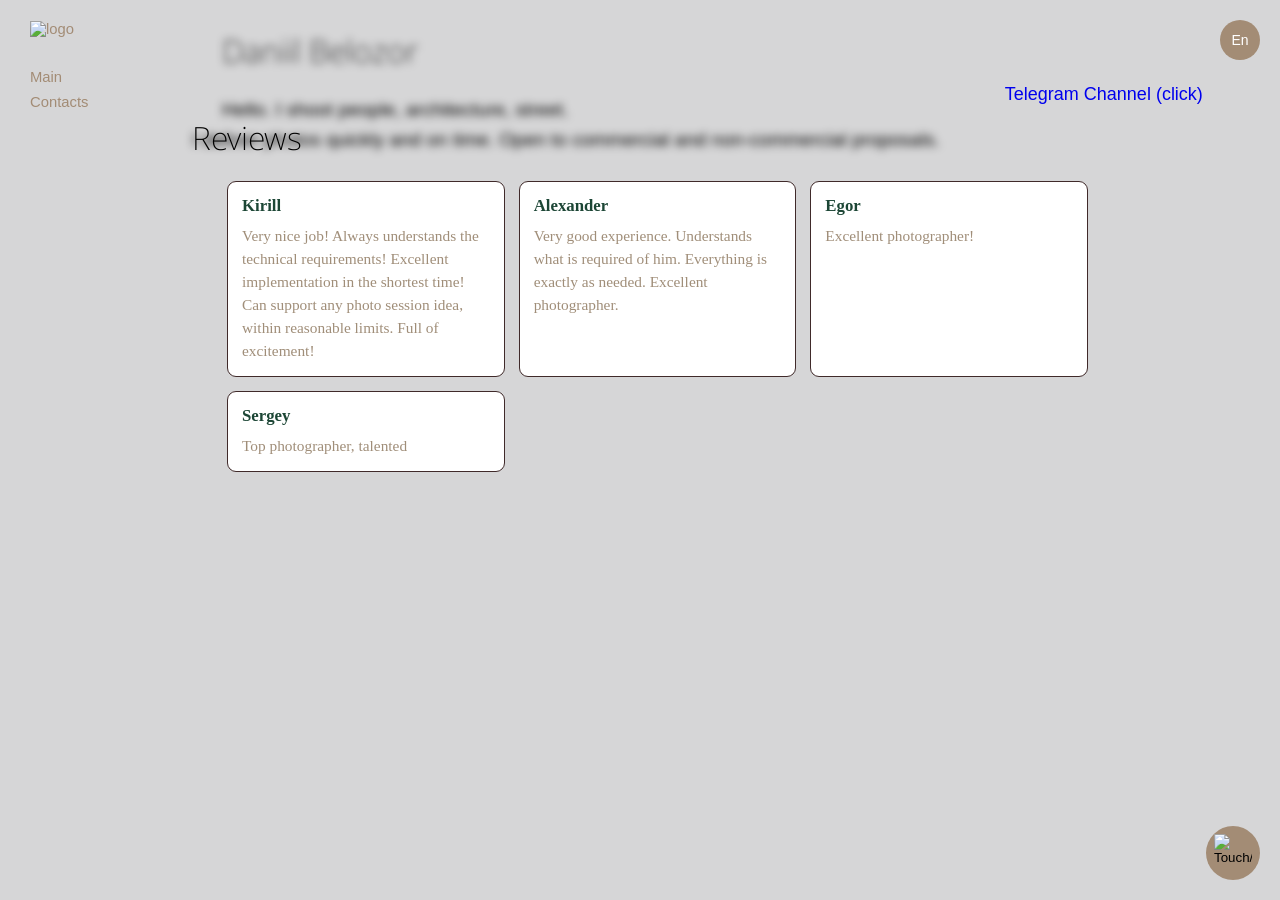
==== index-rv-en.html @ f3181909 "some new changes" ====
<!DOCTYPE html>
<html lang="en">

<head>
    <meta charset="UTF-8">
    <meta name="viewport" content="width=device-width, initial-scale=1.0">
    <title>Photographer Daniil Belozor</title>
    <link rel="stylesheet" href="main.css">
    <link rel="shortcut icon" href="/photos/img.jpg" type="image/jpeg">
    <link rel="preconnect" href="https://fonts.googleapis.com">
    <link rel="preconnect" href="https://fonts.gstatic.com" crossorigin>
    <link href="https://fonts.googleapis.com/css2?family=Noto+Sans:ital,wght@0,100..900;1,100..900&display=swap"
        rel="stylesheet">
    <style>
        .review-place {
            max-width: 70%;
            margin-left: 15%;
            margin-top: -80px;
            transform: translateY(240px);
            opacity: 0;
            animation: slideDn 1.3s cubic-bezier(.22, .9, .35, 1) forwards;
        }

        .review-grid {
            display: grid;
            grid-template-columns: repeat(auto-fit, minmax(240px, 1fr));
            gap: 14px;
            padding-top: 10px;
            padding-left: 35px;
        }

        .review-card {
            background: #fff;
            border: 1px solid #402a2a;
            border-radius: 9px;
            padding: 14px;
            transition: all 0.3s ease;
        }

        .review-card h3 {
            margin: 0 0 8px;
            font-size: 1.05rem;
            color: #1c4635;
        }

        .review-card p {
            margin: 0;
            font-size: 0.96rem;
            line-height: 1.5;
            color: rgb(160, 142, 121);
        }
    </style>
</head>

<body>
    <div class="site-versions-container">
        <button class="site-versions">En</button>
        <a href="index-rv.html"><button class="site-versions-en">Ru</button></a>
    </div>
    <div class="fade">
        <div class="menu">
            <a href="index-rv-en.html"><img src="photos/img.jpg" alt="logo" width="75%"></a>
            <br>
            <br>
            <a href="index2.html" style="line-height: 0.6;">Main</a>
            <button class="contact-btn-site">
                <p>Contacts</p>
            </button>
        </div>
        <div class="main_place" style="filter: blur(4px);">
            <h1 class="Head-text"> Daniil Belozor</h1>
            <p style="font-size: 19px;">Hello. I shoot people, architecture, street.</p>
            <p style="font-size: 19px;">I deliver photos quickly and on time. Open to commercial and non-commercial
                proposals.</p>
        </div>
    </div>
    <div class="link-tg">
        <p style="font-size: 18px;"><a href="https://t.me/ph_dabelk" , style="text-decoration: none;" ,
                target="_blank">Telegram Channel (click)</a></p>
    </div>
    <div class="review-place">
        <h1 class="text">Reviews</h1>
        <div class="review-grid">
            <div class="review-card">
                <h3>Kirill</h3>
                <p>Very nice job! Always understands the technical requirements!
                    Excellent implementation in the shortest time! Can support any photo session idea, within
                    reasonable limits. Full of excitement!</p>
            </div>
            <div class="review-card">
                <h3>Alexander</h3>
                <p>Very good experience. Understands what is required of him. Everything is exactly as needed. Excellent
                    photographer.</p>
            </div>
            <div class="review-card">
                <h3>Egor</h3>
                <p>Excellent photographer!</p>
            </div>
            <div class="review-card">
                <h3>Sergey</h3>
                <p>Top photographer, talented</p>
            </div>
        </div>
    </div>
    <div class="contact">
        <button class="contact-btn">
            <img src="/photos/msg.png" alt="Touch/Contact">
        </button>
    </div>
    <div class="contact-modal-overlay" id="contactOverlay" aria-hidden="true">
        <div class="contact-modal" role="dialog" aria-modal="true" aria-labelledby="contactTitle">
            <button class="contact-modal-close" aria-label="Close">×</button>
            <img src="photos/img.png" alt="logo" width="30%" , style="justify-content: center; text-align: center;">
            <br>
            <h1 class="contactTitle" , style="line-height: 0.3;">Daniel Belozor</h1>
            <h3 class="contactTitle" , style="line-height: 0.3; font-size: 22px;">Photographer</h3>
            <h3 class="contactTitle" , style="line-height: 0.2; font-size: 20px;">City of Murmansk</h3>
            <br>
            <div class="contact-modal-body">
                <a href="https://t.me/dabelk_ph" target="_blank" rel="noopener" ,
                    style="font-size: 28px;text-decoration: none;text-align: center;color: rgb(163, 140, 117);line-height: 1; ">Telegram</a><br>
                <a href="tel:+79537560000" ,
                    style="font-size: 28px;text-decoration: none;text-align: center;color: rgb(163, 140, 117);">+7‑953‑756‑0000</a>
                <br>
            </div>
        </div>
    </div>
    <script src="carousel.js"></script>
</body>

</html>
---- main.css ----
body {
  margin: 0;
  background-color: rgb(214, 214, 215);
}

.Head-text,
.text {
  font-family: "Noto Sans", sans-serif;
  font-weight: 200;
  font-style: thin;
  line-height: 0.7;
}

/* menu-css */
.menu {
  width: 15%;
  background-color: rgb(214, 214, 215);
  top: 0;
  left: 0px;
  padding-left: 30px;
  position: sticky;
  top: 0;
  float: left;
  transform: translateY(400px);
  opacity: 0;
  justify-content: space-between;
  animation: slideDn 0.5s cubic-bezier(.22, .9, .35, 1) forwards;
}

.menu>img {
  padding-top: 10px;
  padding-left: -10px;
}

.menu>a,
.menu .contact-btn-site {
  display: block;
  text-decoration: none;
  color: rgb(163, 140, 117);
  font-family: "Forum", sans-serif;
  font-weight: 400;
  font-size: 14.8px;
  font-style: normal;
  max-width: max-content;
  background: none;
  border: none;
  padding: 0;
  cursor: pointer;
}

.menu>a:hover,
.menu .contact-btn-site:hover {
  text-decoration: underline;
}

/* menu-css */

.main_place {
  max-width: 70%;
  margin-left: 15%;
  margin-top: 12px;
  transform: translateY(240px);
  opacity: 0;
  animation: slideDn 0.9s cubic-bezier(.22, .9, .35, 1) forwards;
}

.main-gallery {
  transform: translateY(240px);
  opacity: 0;
  animation: slideDn 0.9s cubic-bezier(.22, .9, .35, 1) forwards;
}

.footer-text,
.contact {
  transform: translateY(120px);
  opacity: 0;
  animation: slideDn 0.9s cubic-bezier(.22, .9, .35, 1) forwards;
}

@keyframes slideDn {
  to {
    transform: translateY(0);
    opacity: 1;
  }
}

.main_place>h1 {
  line-height: 1.9;
}

.main_place>p {
  font-family: "Noto-sans", sans-serif;
  font-weight: 200;
  font-style: normal;
  line-height: 0.6;
}

.footer-text {
  font-family: "Noto-sans", sans-serif;
  font-weight: 200;
  font-style: normal;
  text-align: center;
  line-height: 0.8;
}

.phone {
  text-decoration: none;
  color: inherit
}

.site-versions-container {
  position: fixed;
  top: 20px;
  right: 20px;
  z-index: 100;
  display: flex;
  flex-direction: column;
  align-items: center;
  gap: 8px;
}

.site-versions {
  width: 40px;
  height: 40px;
  border-radius: 50%;
  background-color: rgb(163, 140, 117);
  color: white;
  border: none;
  cursor: pointer;
  font-family: "Forum", sans-serif;
  font-weight: 400;
  font-size: 14px;
  display: flex;
  align-items: center;
  justify-content: center;
  transition: all 0.6s ease;
  position: relative;
}

.site-versions:hover {
  transform: scale(1.1), 0.3s;
  background-color: rgb(153, 130, 107);
}

@keyframes slideUp {
  from {
    opacity: 0;
    transform: translateY(0px);
  }

  to {
    opacity: 1;
    transform: translateY(3px);
  }
}

.site-versions-en {
  text-decoration: none;
  width: 40px;
  height: 40px;
  border-radius: 50%;
  background-color: rgb(163, 140, 117);
  color: white;
  border: none;
  cursor: pointer;
  font-family: "Forum", sans-serif;
  font-weight: 400;
  font-size: 14px;
  display: flex;
  align-items: center;
  justify-content: center;
  transition: all 0.3s ease;
  opacity: 0;
  transform: translateY(10px);
  pointer-events: none;
}

.site-versions-en:hover {
  transform: translateY(10px) scale(1.1);
  background-color: rgb(153, 130, 107);
  text-decoration: none;
}

.site-versions-container:hover .site-versions-en {
  animation: slideUp 0.4s ease forwards;
  text-decoration: none;
  pointer-events: auto;
}

.contact {
  padding: 0;
  border: none;
  background: transparent;
  cursor: pointer;
}

.contact>img {
  width: 20px !important;
  height: auto;
  display: block;
}

.main-gallery {
  display: grid;
  grid-template-columns: repeat(auto-fill, minmax(280px, 1fr));
  gap: 24px;
  margin-top: -50px;
  margin-left: 15%;
  margin-right: 33px;
}

.main-gallery img {
  width: 100%;
  height: auto;
  cursor: zoom-in;
  object-fit: cover;
}

/* Lightbox */
.lightbox {
  position: fixed;
  inset: 0;
  background: rgba(0, 0, 0, 0.95);
  display: none;
  align-items: center;
  justify-content: center;
  z-index: 999;
}

.lightbox-img,
.lightbox-content {
  width: 70vw !important;
  height: 75vh !important;
  max-width: 80vw !important;
  max-height: 80vh !important;
  object-fit: contain !important;
  opacity: 1 !important;
  transition: opacity 0.3s ease;
  border-radius: 8px;
}

.lightbox button {
  position: absolute;
  background: none;
  border: none;
  color: white;
  font-size: 48px;
  cursor: pointer;
}

.close {
  top: 20px;
  right: 30px;
  position: absolute;
  background: none;
  border: none;
  color: white;
  font-size: 48px;
  cursor: pointer;
  user-select: none;
}

.prev,
.next {
  position: absolute;
  top: 50%;
  transform: translateY(-50%);
  background: none;
  border: none;
  color: white;
  font-size: 48px;
  cursor: pointer;
  user-select: none;
  transition: opacity 0.3s ease;
}

.prev:hover,
.next:hover {
  opacity: 0.7;
}

.prev {
  left: 30px;
}

.next {
  right: 30px;
}

@media (max-width: 768px) {

  .prev,
  .next {
    font-size: 36px;
  }
}

@media (max-width: 768px) {
  .lightbox-img {
    max-width: 85vw;
    max-height: 80vh;
  }
}

.contact {
  position: fixed;
  bottom: 20px;
  top: auto;
  right: 20px;
  z-index: 100;
  display: flex;
  gap: 8px;
}

.contact-btn {
  background-color: rgb(163, 140, 117);
  border: none;
  width: 54px;
  height: 54px;
  border-radius: 50%;
  padding: 8px;
  display: flex;
  align-items: center;
  justify-content: center;
  cursor: pointer;
}

.contact-btn-site {
  font-family: "Noto Sans", sans-serif;
  font-weight: 200;
  font-style: thin;
  line-height: 0.7;
  background: none;
  padding-left: 100px;
}

.contact-btn img {
  width: 100%;
  height: 100%;
  object-fit: contain;
  background: transparent;
  display: block;
}

/* Contact modal styles */
.contact-modal-overlay {
  position: fixed;
  inset: 0;
  background: rgba(0, 0, 0, 0.6);
  display: none;
  align-items: center;
  justify-content: center;
  z-index: 1100;
  padding: 20px;
}

.contact-modal {
  background: #ffffff;
  color: #111;
  width: 100%;
  max-width: 480px;
  border-radius: 10px;
  padding: 20px;
  box-shadow: 0 12px 30px rgba(0, 0, 0, 0.25);
  position: relative;
}

.contact-modal h2 {
  margin: 0 0 12px 0;
  font-size: 20px;
}

.contact-modal input,
.contact-modal textarea {
  width: 100%;
  box-sizing: border-box;
  margin-bottom: 10px;
  padding: 10px 12px;
  border: 1px solid #e0e0e0;
  border-radius: 6px;
  font-family: inherit;
}

.contact-submit {
  background: rgb(163, 140, 117);
  color: #fff;
  border: none;
  padding: 10px 14px;
  border-radius: 6px;
  cursor: pointer;
}

.contact-phone a {
  font-size: 22px;
  text-decoration: none;
  color: inherit;
}

.contact-modal-close {
  position: absolute;
  top: 8px;
  right: 10px;
  background: transparent;
  border: none;
  font-size: 22px;
  cursor: pointer;
}

/* visible state */
.contact-modal-overlay.open {
  display: flex;
}

@media (max-width: 480px) {
  .contact-modal {
    padding: 14px;
  }

  .contact-modal h2 {
    font-size: 18px;
  }
}

.contactTitle {
  font-family: "Forum", sans-serif;
  font-weight: 400;
  font-size: 25px;
  font-style: normal;
  text-align: center;
}

.contact-modal-body {
  align-items: center;
  text-align: center;
  gap: 12px;
  font-size: 20px;
}

.contact-modal img {
  display: block;
  margin: 0px auto 20px auto;
  padding-top: 50px;
  padding-bottom: 25px;
}

.link-tg {
  position: relative;
  top: -80px;
  left: 78.5%;
  text-decoration: none;
  color: rgb(79, 137, 223);
  font-family: "Noto-sans", sans-serif;
  font-weight: 200;
  font-style: normal;
  font-size: 14px;
  width: max-content;
  height: auto;
  margin: 0px;
}

/* media 1024! */
@media (max-width: 1024px) {
  .menu {
    width: 100%;
    padding-left: 12px;
    position: relative;
    transform: none;
    opacity: 1;
    animation: none;
    float: none;
    display: flex;
    align-items: center;
    justify-content: space-between;
    gap: 8px;
  }

  .menu>img {
    width: 60px;
    padding-top: 0;
    padding-left: 0;
  }

  .menu a,
  .menu .contact-btn-site {
    display: inline-flex;
    font-size: 13px;
    padding: 4px 8px;
    align-items: center;
  }

  .main_place {
    max-width: 95%;
    margin-left: auto;
    margin-right: auto;
    margin-top: 35px;
    transform: none;
    opacity: 1;
    animation: none;
    text-align: center;
  }

  .main_place>p {
    line-height: 1.2;
  }

  .main-gallery {
    margin-top: 20px;
    margin-left: 10px;
    margin-right: 10px;
    grid-template-columns: repeat(auto-fill, minmax(160px, 1fr));
    gap: 12px;
    transform: none;
    opacity: 1;
    animation: none;
  }

  .footer-text,
  .contact {
    transform: none;
    opacity: 1;
    animation: none;
  }

  .site-versions-container {
    top: 12px;
    right: 12px;
  }

  .link-tg {
    position: relative;
    top: 0;
    left: 10px;
    font-size: 13px;
  }
}
/* media 768 */
@media (max-width: 768px) {
  .menu {
    padding: 0 10px;
    justify-content: space-between;
  }
  .menu a,
  .menu .contact-btn-site {
    display: inline-flex;
    font-size: 13px;
    padding: 4px 8px;
    align-items: center;
  }

  .site-versions-container {
    flex-direction: row;
    position: fixed;
    top: 8px;
    right: 8px;
    gap: 4px;
  }

  .site-versions,
  .site-versions-en {
    width: 34px;
    height: 34px;
    font-size: 12px;
  }

  .main_place h1 {
    font-size: 1.5rem;
    line-height: 1.2;
  }

  .contact-btn-site {
    padding-left: 0;
    font-size: 13px;
  }

  .main-gallery img {
    min-height: 180px;
  }

  .contact {
    bottom: 16px;
    right: 16px;
  }

  .contact-btn {
    width: 48px;
    height: 48px;
    padding: 6px;
  }
}
/* media 480 */
@media (max-width: 480px) {
  .menu {
    width: 100%;
    margin: 0;
    padding: 8px;
    flex-wrap: wrap;
    gap: 6px;
  }
  .menu a,
  .menu .contact-btn-site {
    display: inline-flex;
    font-size: 13px;
    padding: 4px 8px;
    align-items: center;
  }
  .menu>img {
    width: 52px;
  }

  .main_place h1 {
    font-size: 1.3rem;
  }

  .main-place p,
  .footer-text {
    font-size: 14px;
  }

  .main-gallery {
    grid-template-columns: 1fr;
    margin-left: 8px;
    margin-right: 8px;
    gap: 10px;
  }

  .link-tg {
    top: 0;
    left: 8px;
    font-size: 12px;
  }

  .contact-modal {
    width: calc(100% - 24px);
    max-width: 100%;
    margin: 0 8px;
  }
}
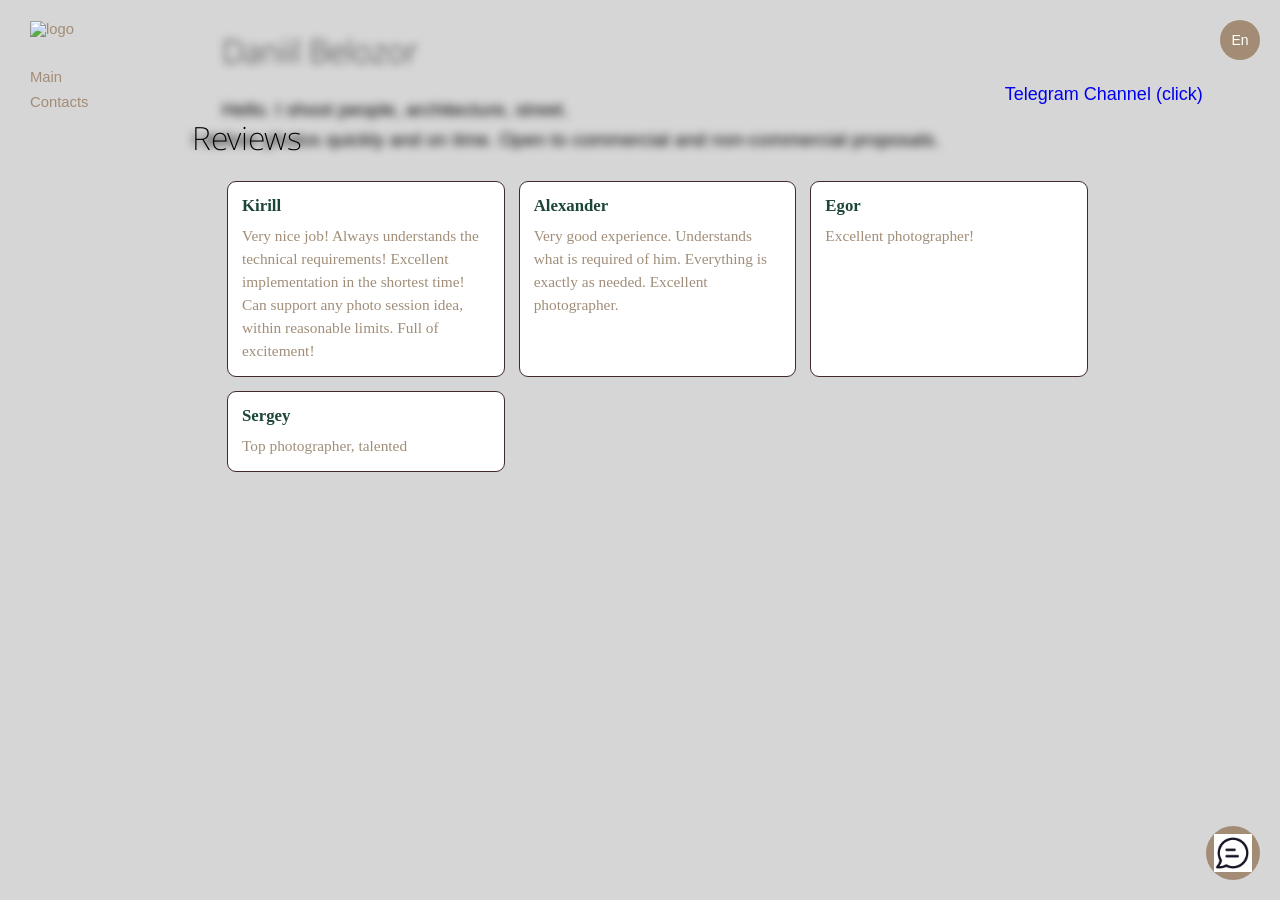
==== commit 1f04f68b: "png to jpg change" ====
--- a/index-rv-en.html
+++ b/index-rv-en.html
@@ -6,7 +6,7 @@
     <meta name="viewport" content="width=device-width, initial-scale=1.0">
     <title>Photographer Daniil Belozor</title>
     <link rel="stylesheet" href="main.css">
-    <link rel="shortcut icon" href="/photos/img.jpg" type="image/jpeg">
+    <link rel="shortcut icon" href="/photos/img.png" type="image/png">
     <link rel="preconnect" href="https://fonts.googleapis.com">
     <link rel="preconnect" href="https://fonts.gstatic.com" crossorigin>
     <link href="https://fonts.googleapis.com/css2?family=Noto+Sans:ital,wght@0,100..900;1,100..900&display=swap"
@@ -104,7 +104,7 @@
     </div>
     <div class="contact">
         <button class="contact-btn">
-            <img src="/photos/msg.png" alt="Touch/Contact">
+            <img src="/photos/msg.jpg" alt="Touch/Contact">
         </button>
     </div>
     <div class="contact-modal-overlay" id="contactOverlay" aria-hidden="true">
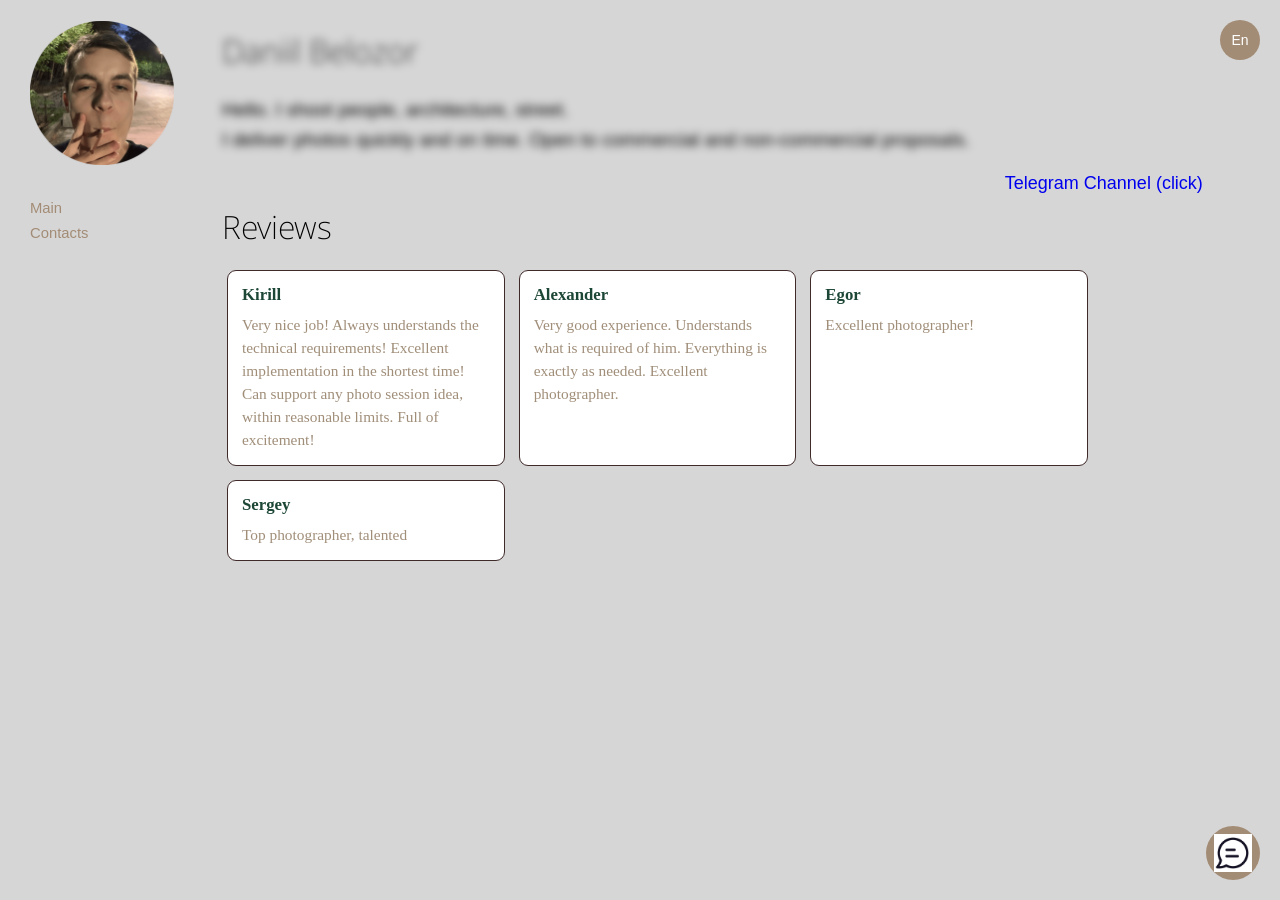
==== commit da0b7a50: "." ====
--- a/index-rv-en.html
+++ b/index-rv-en.html
@@ -59,7 +59,7 @@
     </div>
     <div class="fade">
         <div class="menu">
-            <a href="index-rv-en.html"><img src="photos/img.jpg" alt="logo" width="75%"></a>
+            <a href="index-rv-en.html"><img src="photos/img.png" alt="logo" width="75%"></a>
             <br>
             <br>
             <a href="index2.html" style="line-height: 0.6;">Main</a>
@@ -104,7 +104,7 @@
     </div>
     <div class="contact">
         <button class="contact-btn">
-            <img src="/photos/msg.jpg" alt="Touch/Contact">
+            <img src="./photos/msg.png" alt="Touch/Contact">
         </button>
     </div>
     <div class="contact-modal-overlay" id="contactOverlay" aria-hidden="true">
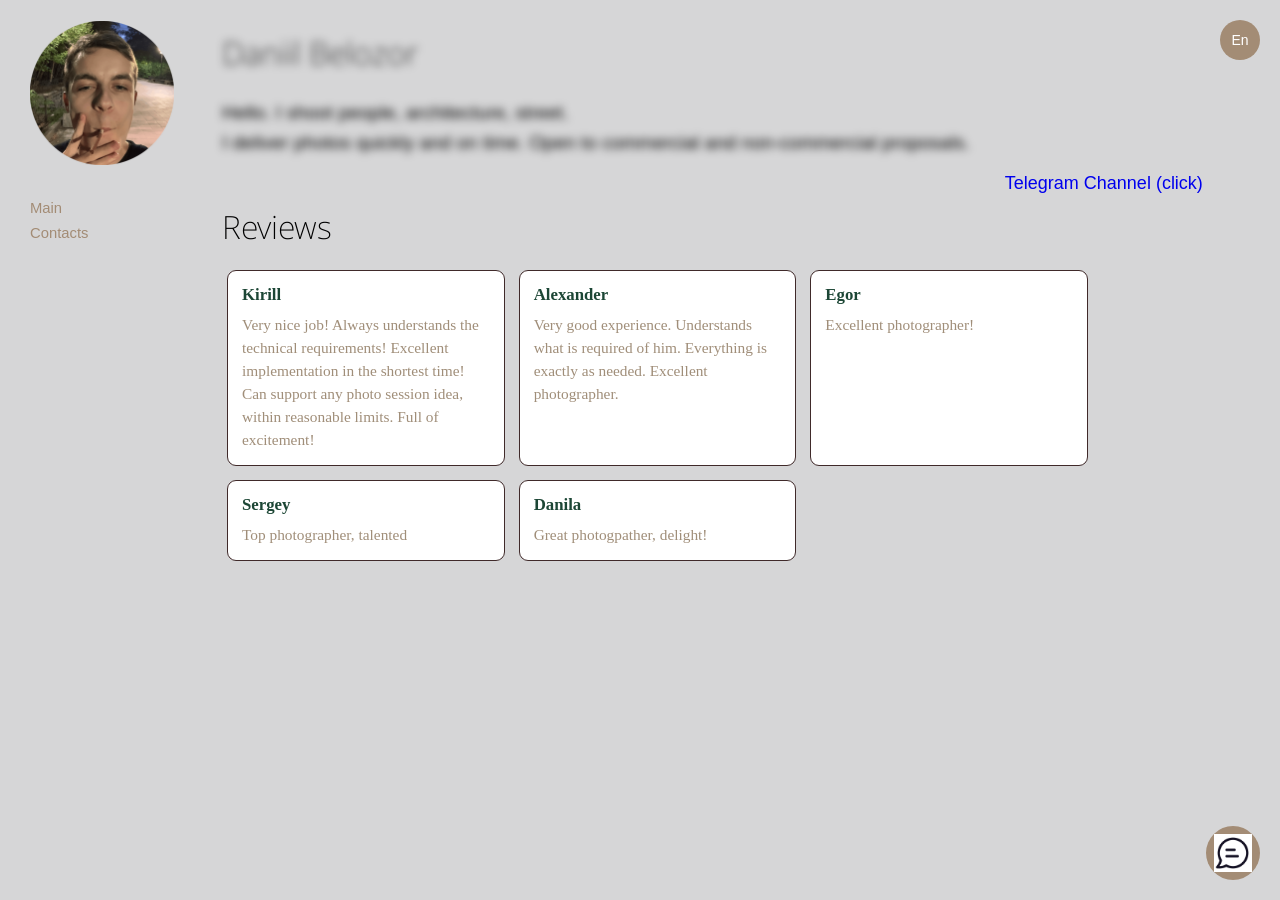
==== commit b42d1218: "." ====
--- a/index-rv-en.html
+++ b/index-rv-en.html
@@ -74,7 +74,7 @@
                 proposals.</p>
         </div>
     </div>
-    <div class="link-tg">
+    <div class="link-tg-rv">
         <p style="font-size: 18px;"><a href="https://t.me/ph_dabelk" , style="text-decoration: none;" ,
                 target="_blank">Telegram Channel (click)</a></p>
     </div>
@@ -99,6 +99,10 @@
             <div class="review-card">
                 <h3>Sergey</h3>
                 <p>Top photographer, talented</p>
+            </div>
+            <div class="review-card">
+                <h3>Danila</h3>
+                <p>Great photogpather, delight!</p>
             </div>
         </div>
     </div>
--- a/main.css
+++ b/main.css
@@ -61,20 +61,20 @@
   margin-top: 12px;
   transform: translateY(240px);
   opacity: 0;
-  animation: slideDn 0.9s cubic-bezier(.22, .9, .35, 1) forwards;
+  animation: slideDn 1s cubic-bezier(.22, .9, .35, 1) forwards;
 }
 
 .main-gallery {
   transform: translateY(240px);
   opacity: 0;
-  animation: slideDn 0.9s cubic-bezier(.22, .9, .35, 1) forwards;
+  animation: slideDn 1s cubic-bezier(.22, .9, .35, 1) forwards;
 }
 
 .footer-text,
 .contact {
   transform: translateY(120px);
   opacity: 0;
-  animation: slideDn 0.9s cubic-bezier(.22, .9, .35, 1) forwards;
+  animation: slideDn 1.9s cubic-bezier(.22, .9, .35, 1) forwards;
 }
 
 @keyframes slideDn {
@@ -85,7 +85,7 @@
 }
 
 .main_place>h1 {
-  line-height: 1.9;
+  line-height: 2;
 }
 
 .main_place>p {
@@ -138,7 +138,7 @@
 }
 
 .site-versions:hover {
-  transform: scale(1.1), 0.3s;
+  transform: scale(1.1), 0.5s;
   background-color: rgb(153, 130, 107);
 }
 
@@ -169,7 +169,7 @@
   display: flex;
   align-items: center;
   justify-content: center;
-  transition: all 0.3s ease;
+  transition: all 0.5s ease;
   opacity: 0;
   transform: translateY(10px);
   pointer-events: none;
@@ -182,7 +182,7 @@
 }
 
 .site-versions-container:hover .site-versions-en {
-  animation: slideUp 0.4s ease forwards;
+  animation: slideUp 0.6s ease forwards;
   text-decoration: none;
   pointer-events: auto;
 }
@@ -231,8 +231,8 @@
 .lightbox-content {
   width: 70vw !important;
   height: 75vh !important;
-  max-width: 80vw !important;
-  max-height: 80vh !important;
+  max-width: 88vw !important;
+  max-height: 88vh !important;
   object-fit: contain !important;
   opacity: 1 !important;
   transition: opacity 0.3s ease;
@@ -297,8 +297,8 @@
 
 @media (max-width: 768px) {
   .lightbox-img {
-    max-width: 85vw;
-    max-height: 80vh;
+    max-width: 39vw;
+    max-height: 100vh;
   }
 }
 
@@ -456,6 +456,27 @@
   width: max-content;
   height: auto;
   margin: 0px;
+  transform: translateY(350px);
+  opacity: 0;
+  animation: slideDn 2.1s forwards;
+}
+
+.link-tg-rv {
+  position: relative;
+  top: -80px;
+  left: 78.5%;
+  text-decoration: none;
+  color: rgb(79, 137, 223);
+  font-family: "Noto-sans", sans-serif;
+  font-weight: 200;
+  font-style: normal;
+  font-size: 14px;
+  width: max-content;
+  height: auto;
+  margin: 0px;
+  transform: translateY(350px);
+  opacity: 0;
+  animation: slideDn .9s forwards;
 }
 
 /* media 1024! */
@@ -533,12 +554,14 @@
     font-size: 13px;
   }
 }
+
 /* media 768 */
 @media (max-width: 768px) {
   .menu {
     padding: 0 10px;
     justify-content: space-between;
   }
+
   .menu a,
   .menu .contact-btn-site {
     display: inline-flex;
@@ -587,6 +610,7 @@
     padding: 6px;
   }
 }
+
 /* media 480 */
 @media (max-width: 480px) {
   .menu {
@@ -596,6 +620,7 @@
     flex-wrap: wrap;
     gap: 6px;
   }
+
   .menu a,
   .menu .contact-btn-site {
     display: inline-flex;
@@ -603,6 +628,7 @@
     padding: 4px 8px;
     align-items: center;
   }
+
   .menu>img {
     width: 52px;
   }
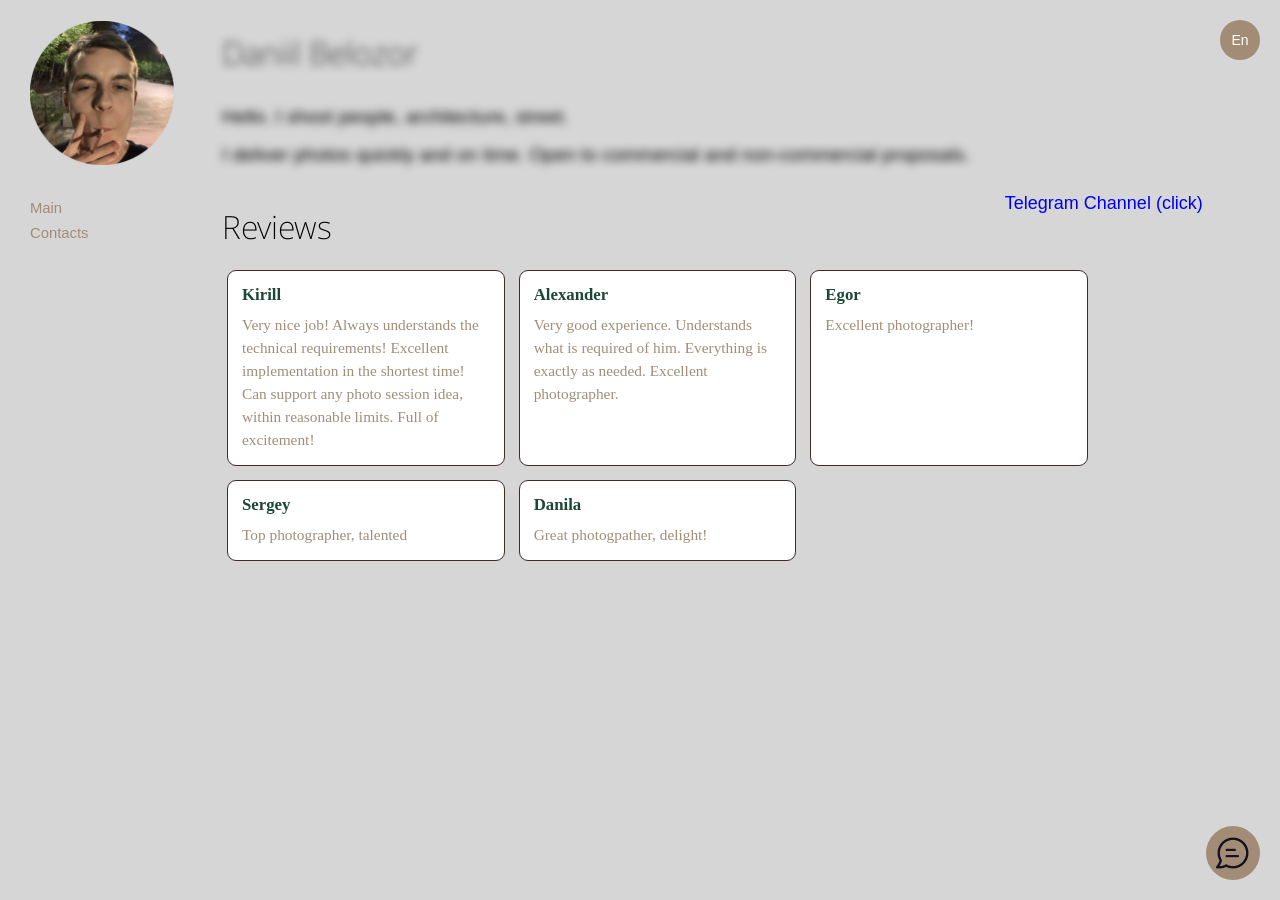
==== commit bb8cda54: "fix some problems" ====
--- a/index-rv-en.html
+++ b/index-rv-en.html
@@ -108,7 +108,7 @@
     </div>
     <div class="contact">
         <button class="contact-btn">
-            <img src="./photos/msg.png" alt="Touch/Contact">
+            <img src="./photos/msg1.png" alt="Touch/Contact">
         </button>
     </div>
     <div class="contact-modal-overlay" id="contactOverlay" aria-hidden="true">
--- a/main.css
+++ b/main.css
@@ -32,6 +32,17 @@
   padding-left: -10px;
 }
 
+.logo {
+  width: 70%
+}
+
+@media (max-width:1020px) {
+  .logo {
+    max-height: 30vh;
+  }
+}
+
+
 .menu>a,
 .menu .contact-btn-site {
   display: block;
@@ -92,7 +103,7 @@
   font-family: "Noto-sans", sans-serif;
   font-weight: 200;
   font-style: normal;
-  line-height: 0.6;
+  line-height: 1;
 }
 
 .footer-text {
@@ -445,7 +456,7 @@
 
 .link-tg {
   position: relative;
-  top: -80px;
+  top: -60px;
   left: 78.5%;
   text-decoration: none;
   color: rgb(79, 137, 223);
@@ -463,7 +474,7 @@
 
 .link-tg-rv {
   position: relative;
-  top: -80px;
+  top: -60px;
   left: 78.5%;
   text-decoration: none;
   color: rgb(79, 137, 223);
@@ -490,9 +501,9 @@
     animation: none;
     float: none;
     display: flex;
-    align-items: center;
     justify-content: space-between;
     gap: 8px;
+    flex-direction: column;
   }
 
   .menu>img {
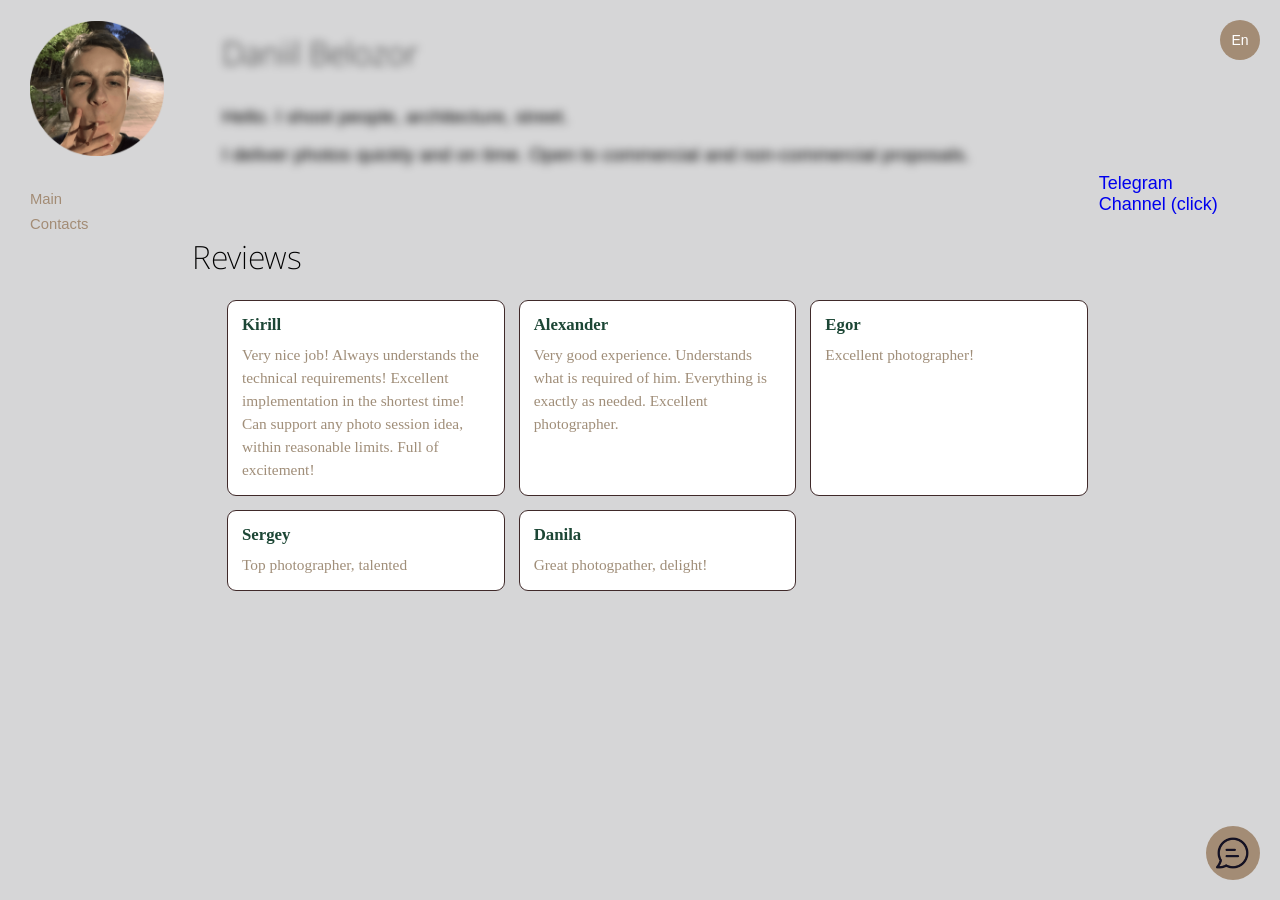
==== commit 02ff7097: "." ====
--- a/index-rv-en.html
+++ b/index-rv-en.html
@@ -15,7 +15,7 @@
         .review-place {
             max-width: 70%;
             margin-left: 15%;
-            margin-top: -80px;
+            margin-top: -0px;
             transform: translateY(240px);
             opacity: 0;
             animation: slideDn 1.3s cubic-bezier(.22, .9, .35, 1) forwards;
@@ -49,6 +49,23 @@
             line-height: 1.5;
             color: rgb(160, 142, 121);
         }
+        .link-tg-rv-ru {
+    position: relative;
+    top: -10px;
+    left: 68.5%;
+    text-decoration: none;
+    color: rgb(79, 137, 223);
+    font-family: "Noto-sans", sans-serif;
+    font-weight: 200;
+    font-style: normal;
+    font-size: 14px;
+    width: 28%;
+    height: auto;
+    margin: 0px;
+    transform: translateY(350px);
+    opacity: 0;
+    animation: slideDn .9s forwards;
+    }   
     </style>
 </head>
 
@@ -59,7 +76,7 @@
     </div>
     <div class="fade">
         <div class="menu">
-            <a href="index-rv-en.html"><img src="photos/img.png" alt="logo" width="75%"></a>
+        <a href="index.html"><img class="logo" src="photos/img.png" alt="logo"></a>
             <br>
             <br>
             <a href="index2.html" style="line-height: 0.6;">Main</a>
@@ -74,7 +91,7 @@
                 proposals.</p>
         </div>
     </div>
-    <div class="link-tg-rv">
+    <div class="link-tg-rv-ru">
         <p style="font-size: 18px;"><a href="https://t.me/ph_dabelk" , style="text-decoration: none;" ,
                 target="_blank">Telegram Channel (click)</a></p>
     </div>
